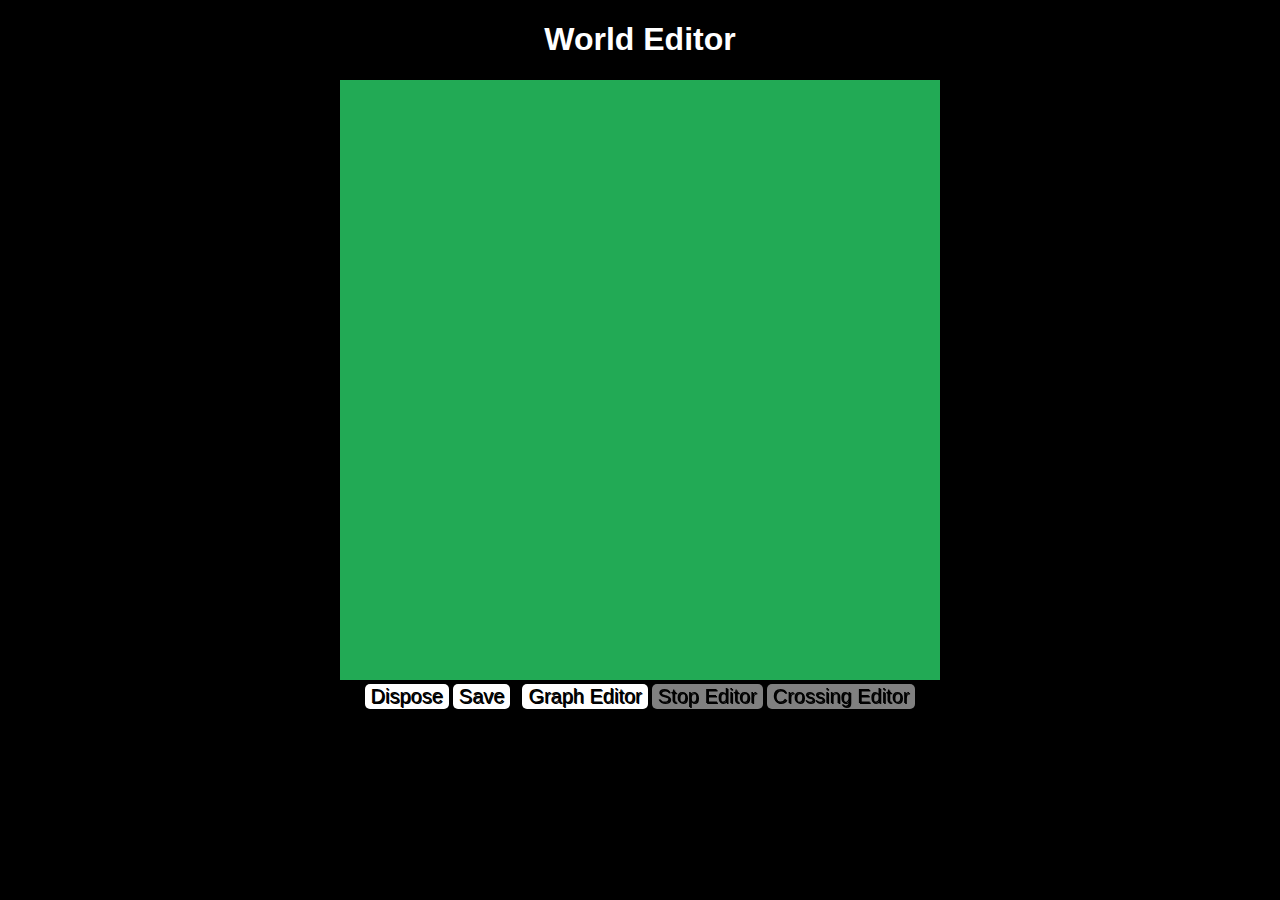
==== index.html @ bb0de120 "CrossingEditor for adding crosswalks and lots of refactoring." ====
<!DOCTYPE html>
<html>
    <head>
        <title>World Editor</title>
        <link rel="stylesheet" href="styles.css"/>
    </head>
    <body>
        <h1>World Editor</h1>
        <canvas id="myCanvas"></canvas>
        <div id="controls">
            <button onclick="dispose()">Dispose</button>
            <button onclick="save()">Save</button>
            &nbsp;
            <button id="graphBtn" onclick="setMode('graph')">Graph Editor</button>
            <button id="stopBtn" onclick="setMode('stop')">Stop Editor</button>
            <button id="crossingBtn" onclick="setMode('crossing')">Crossing Editor</button>
        </div>

        <script src="js/world.js"></script>
        <script src="js/viewport.js"></script>
        <script src="js/markings/marking.js"></script>
        <script src="js/markings/stop.js"></script>
        <script src="js/markings/crossing.js"></script>
        <script src="js/editors/markingEditor.js"></script>
        <script src="js/editors/graphEditor.js"></script>
        <script src="js/editors/stopEditor.js"></script>
        <script src="js/editors/crossingEditor.js"></script>
        <script src="js/items/tree.js"></script>
        <script src="js/items/building.js"></script>
        <script src="js/math/utils.js"></script>
        <script src="js/math/graph.js"></script>
        <script src="js/primitives/point.js"></script>
        <script src="js/primitives/segment.js"></script>
        <script src="js/primitives/polygon.js"></script>
        <script src="js/primitives/envelope.js"></script>

        <script>
            myCanvas.width = 600;
            myCanvas.height = 600;

            const ctx = myCanvas.getContext("2d");

            const graphString = localStorage.getItem("graph");
            const graphInfo = graphString ? JSON.parse(graphString) : null;

            const graph = graphInfo
                ? Graph.load(graphInfo)
                : new Graph();
            const world = new World(graph);
            const viewport = new Viewport(myCanvas);

            const tools = {
                graph: { button: graphBtn, editor: new GraphEditor(viewport, graph) },
                stop: { button: stopBtn, editor: new StopEditor(viewport, world) },
                crossing: { button: crossingBtn, editor: new CrossingEditor(viewport, world) }
            };

            let oldGraphHash = graph.hash();

            setMode("graph");

            animate();

            function animate() {
                viewport.reset();
                if (graph.hash() != oldGraphHash) {
                    world.generate();
                    oldGraphHash = graph.hash();
                }
                const viewPoint = scale(viewport.getOffset(), -1);
                world.draw(ctx, viewPoint);
                ctx.globalAlpha = 0.3;
                for (const tool of Object.values(tools)) {
                    tool.editor.display();
                }

                requestAnimationFrame(animate);
            }

            function dispose(){
                tools["graph"].editor.dispose();
                world.markings.length = 0;
            }

            function save() {
                localStorage.setItem("graph", JSON.stringify(graph));
            }

            function setMode(mode) {
                dissableEditors();
                tools[mode].button.style.backgroundColor = "white";
                tools[mode].button.style.filter = "";
                tools[mode].editor.enable();
            }

            function dissableEditors() {
                for (const tool of Object.values(tools)) {
                    tool.button.style.backgroundColor = "gray";
                    tool.button.style.filter = "grayscale(100%)";
                    tool.editor.disable();
                }
            }
        </script>
    </body>
</html>
---- styles.css ----
body {
    background-color: black;
    text-align: center;
}

h1 {
    color: white;
    font-family: Arial;
}

#myCanvas {
    background-color: #2a5;
}

button {
    background-color: white;
    font-size: 20px;
    padding: 5px, 7px, 7px, 5px;
    border: none;
    border-radius: 5px;
    text-shadow: 1px 1px black;
    cursor: pointer;
}
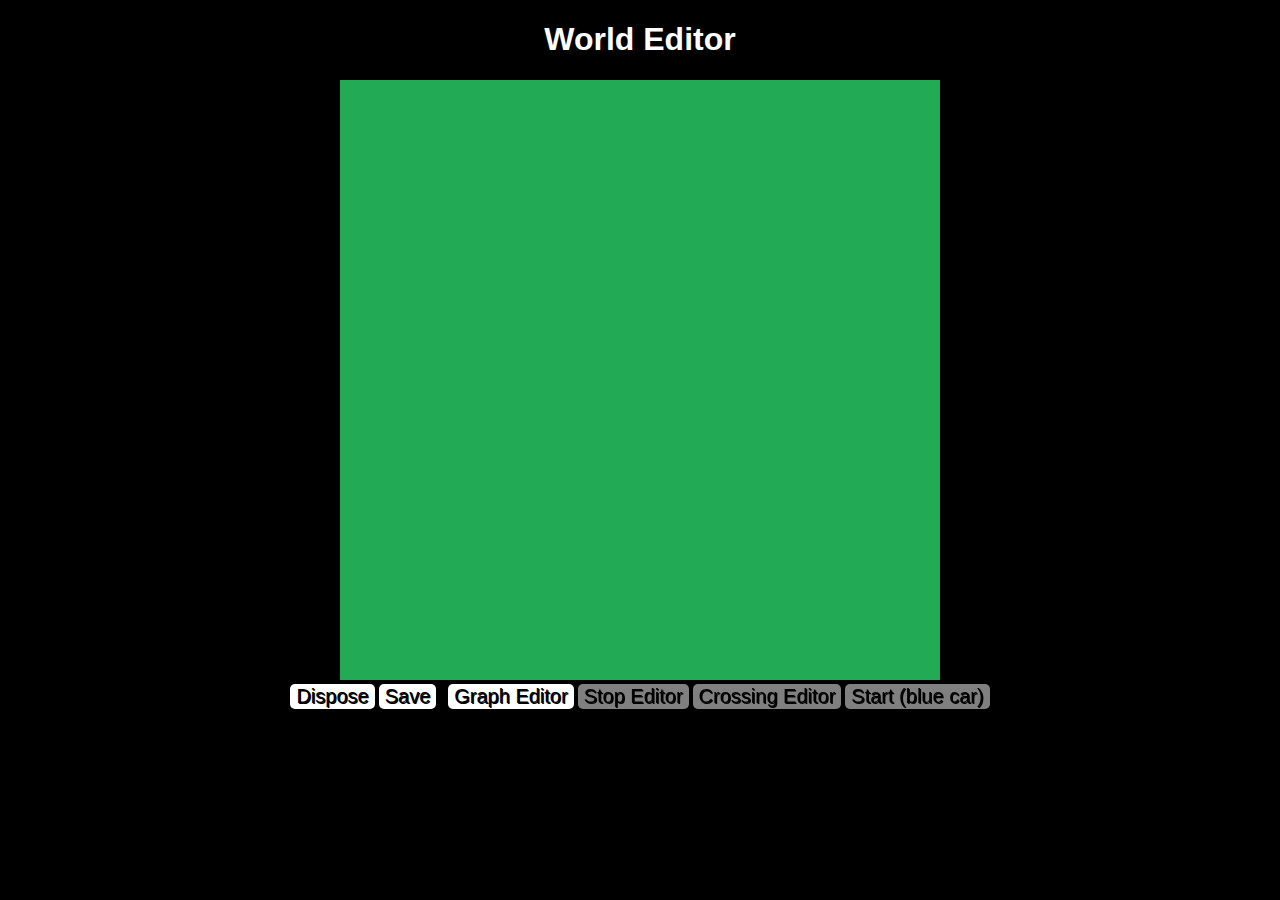
==== commit 491858f5: "StartEditor bug fix and added car graphic" ====
--- a/index.html
+++ b/index.html
@@ -14,16 +14,20 @@
             <button id="graphBtn" onclick="setMode('graph')">Graph Editor</button>
             <button id="stopBtn" onclick="setMode('stop')">Stop Editor</button>
             <button id="crossingBtn" onclick="setMode('crossing')">Crossing Editor</button>
+            <button id="startBtn" onclick="setMode('start')">Start (blue car)</button>
+
         </div>
 
         <script src="js/world.js"></script>
         <script src="js/viewport.js"></script>
         <script src="js/markings/marking.js"></script>
         <script src="js/markings/stop.js"></script>
+        <script src="js/markings/start.js"></script>
         <script src="js/markings/crossing.js"></script>
         <script src="js/editors/markingEditor.js"></script>
         <script src="js/editors/graphEditor.js"></script>
         <script src="js/editors/stopEditor.js"></script>
+        <script src="js/editors/startEditor.js"></script>
         <script src="js/editors/crossingEditor.js"></script>
         <script src="js/items/tree.js"></script>
         <script src="js/items/building.js"></script>
@@ -52,7 +56,9 @@
             const tools = {
                 graph: { button: graphBtn, editor: new GraphEditor(viewport, graph) },
                 stop: { button: stopBtn, editor: new StopEditor(viewport, world) },
-                crossing: { button: crossingBtn, editor: new CrossingEditor(viewport, world) }
+                crossing: { button: crossingBtn, editor: new CrossingEditor(viewport, world) },
+                start: { button: startBtn, editor: new StartEditor(viewport, world) }
+
             };
 
             let oldGraphHash = graph.hash();
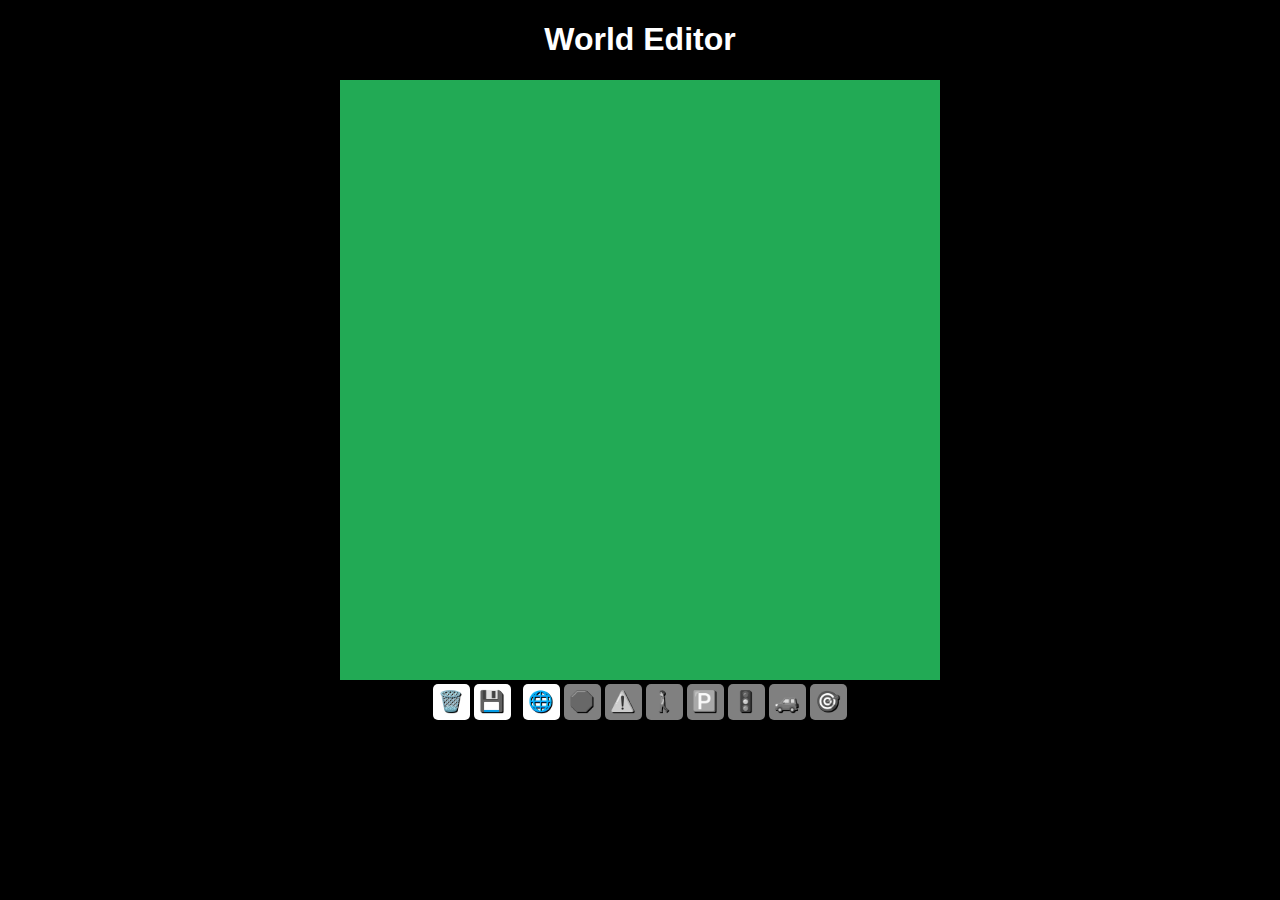
==== commit c3478084: "Updating for new markings.  End of episode 7." ====
--- a/index.html
+++ b/index.html
@@ -1,111 +1,123 @@
 <!DOCTYPE html>
 <html>
-    <head>
-        <title>World Editor</title>
-        <link rel="stylesheet" href="styles.css"/>
-    </head>
-    <body>
-        <h1>World Editor</h1>
-        <canvas id="myCanvas"></canvas>
-        <div id="controls">
-            <button onclick="dispose()">Dispose</button>
-            <button onclick="save()">Save</button>
-            &nbsp;
-            <button id="graphBtn" onclick="setMode('graph')">Graph Editor</button>
-            <button id="stopBtn" onclick="setMode('stop')">Stop Editor</button>
-            <button id="crossingBtn" onclick="setMode('crossing')">Crossing Editor</button>
-            <button id="startBtn" onclick="setMode('start')">Start (blue car)</button>
+   <head>
+      <title>World Editor</title>
+      <link rel="stylesheet" href="styles.css"/>
+   </head>
+   <body>
+      <h1>World Editor</h1>
+      <canvas id="myCanvas"></canvas>
+      <div id="controls">
+         <button onclick="dispose()">🗑️</button>
+         <button onclick="save()">💾</button>
+         &nbsp;
+         <button id="graphBtn" onclick="setMode('graph')">🌐</button>
+         <button id="stopBtn" onclick="setMode('stop')">🛑</button>
+         <button id="yieldBtn" onclick="setMode('yield')">⚠️</button>
+         <button id="crossingBtn" onclick="setMode('crossing')">🚶</button>
+         <button id="parkingBtn" onclick="setMode('parking')">🅿️</button>
+         <button id="lightBtn" onclick="setMode('light')">🚦</button>
+         <button id="startBtn" onclick="setMode('start')">🚙</button>
+         <button id="targetBtn" onclick="setMode('target')">🎯</button>
+      </div>
 
-        </div>
+      <script src="js/world.js"></script>
+      <script src="js/viewport.js"></script>
+      <script src="js/markings/marking.js"></script>
+      <script src="js/markings/stop.js"></script>
+      <script src="js/markings/start.js"></script>
+      <script src="js/markings/crossing.js"></script>
+      <script src="js/markings/parking.js"></script>
+      <script src="js/markings/light.js"></script>
+      <script src="js/markings/target.js"></script>
+      <script src="js/markings/yield.js"></script>
+      <script src="js/editors/markingEditor.js"></script>
+      <script src="js/editors/graphEditor.js"></script>
+      <script src="js/editors/crossingEditor.js"></script>
+      <script src="js/editors/stopEditor.js"></script>
+      <script src="js/editors/startEditor.js"></script>
+      <script src="js/editors/parkingEditor.js"></script>
+      <script src="js/editors/lightEditor.js"></script>
+      <script src="js/editors/targetEditor.js"></script>
+      <script src="js/editors/yieldEditor.js"></script>
+      <script src="js/items/tree.js"></script>
+      <script src="js/items/building.js"></script>
+      <script src="js/math/utils.js"></script>
+      <script src="js/math/graph.js"></script>
+      <script src="js/primitives/point.js"></script>
+      <script src="js/primitives/segment.js"></script>
+      <script src="js/primitives/polygon.js"></script>
+      <script src="js/primitives/envelope.js"></script>
+      <script>
+         myCanvas.width = 600;
+         myCanvas.height = 600;
 
-        <script src="js/world.js"></script>
-        <script src="js/viewport.js"></script>
-        <script src="js/markings/marking.js"></script>
-        <script src="js/markings/stop.js"></script>
-        <script src="js/markings/start.js"></script>
-        <script src="js/markings/crossing.js"></script>
-        <script src="js/editors/markingEditor.js"></script>
-        <script src="js/editors/graphEditor.js"></script>
-        <script src="js/editors/stopEditor.js"></script>
-        <script src="js/editors/startEditor.js"></script>
-        <script src="js/editors/crossingEditor.js"></script>
-        <script src="js/items/tree.js"></script>
-        <script src="js/items/building.js"></script>
-        <script src="js/math/utils.js"></script>
-        <script src="js/math/graph.js"></script>
-        <script src="js/primitives/point.js"></script>
-        <script src="js/primitives/segment.js"></script>
-        <script src="js/primitives/polygon.js"></script>
-        <script src="js/primitives/envelope.js"></script>
+         const ctx = myCanvas.getContext("2d");
 
-        <script>
-            myCanvas.width = 600;
-            myCanvas.height = 600;
+         const graphString = localStorage.getItem("graph");
+         const graphInfo = graphString ? JSON.parse(graphString) : null;
+         const graph = graphInfo
+            ? Graph.load(graphInfo)
+            : new Graph();
+         const world = new World(graph);
 
-            const ctx = myCanvas.getContext("2d");
+         const viewport = new Viewport(myCanvas);
 
-            const graphString = localStorage.getItem("graph");
-            const graphInfo = graphString ? JSON.parse(graphString) : null;
+         const tools = {
+            graph: { button: graphBtn, editor: new GraphEditor(viewport, graph) },
+            stop: { button: stopBtn, editor: new StopEditor(viewport, world) },
+            crossing: { button: crossingBtn, editor: new CrossingEditor(viewport, world) },
+            start: { button: startBtn, editor: new StartEditor(viewport, world) },
+            parking: { button: parkingBtn, editor: new ParkingEditor(viewport, world) },
+            light: { button: lightBtn, editor: new LightEditor(viewport, world) },
+            target: { button: targetBtn, editor: new TargetEditor(viewport, world) },
+            yield: { button: yieldBtn, editor: new YieldEditor(viewport, world) },
+         };
 
-            const graph = graphInfo
-                ? Graph.load(graphInfo)
-                : new Graph();
-            const world = new World(graph);
-            const viewport = new Viewport(myCanvas);
+         let oldGraphHash = graph.hash();
 
-            const tools = {
-                graph: { button: graphBtn, editor: new GraphEditor(viewport, graph) },
-                stop: { button: stopBtn, editor: new StopEditor(viewport, world) },
-                crossing: { button: crossingBtn, editor: new CrossingEditor(viewport, world) },
-                start: { button: startBtn, editor: new StartEditor(viewport, world) }
+         setMode("graph");
 
-            };
+         animate();
 
-            let oldGraphHash = graph.hash();
+         function animate() {
+            viewport.reset();
+            if (graph.hash() != oldGraphHash) {
+               world.generate();
+               oldGraphHash = graph.hash();
+            }
+            const viewPoint = scale(viewport.getOffset(), -1);
+            world.draw(ctx, viewPoint);
+            ctx.globalAlpha = 0.3;
+            for (const tool of Object.values(tools)) {
+               tool.editor.display();
+            }
+            requestAnimationFrame(animate);
+         }
 
-            setMode("graph");
+         function dispose() {
+            tools["graph"].editor.dispose();
+            world.markings.length = 0;
+         }
 
-            animate();
+         function save() {
+            localStorage.setItem("graph", JSON.stringify(graph));
+         }
 
-            function animate() {
-                viewport.reset();
-                if (graph.hash() != oldGraphHash) {
-                    world.generate();
-                    oldGraphHash = graph.hash();
-                }
-                const viewPoint = scale(viewport.getOffset(), -1);
-                world.draw(ctx, viewPoint);
-                ctx.globalAlpha = 0.3;
-                for (const tool of Object.values(tools)) {
-                    tool.editor.display();
-                }
+         function setMode(mode) {
+            dissableEditors();
+            tools[mode].button.style.backgroundColor = "white";
+            tools[mode].button.style.filter = "";
+            tools[mode].editor.enable();
+         }
 
-                requestAnimationFrame(animate);
+         function dissableEditors() {
+            for (const tool of Object.values(tools)) {
+               tool.button.style.backgroundColor = "gray";
+               tool.button.style.filter = "grayscale(100%)";
+               tool.editor.disable();
             }
-
-            function dispose(){
-                tools["graph"].editor.dispose();
-                world.markings.length = 0;
-            }
-
-            function save() {
-                localStorage.setItem("graph", JSON.stringify(graph));
-            }
-
-            function setMode(mode) {
-                dissableEditors();
-                tools[mode].button.style.backgroundColor = "white";
-                tools[mode].button.style.filter = "";
-                tools[mode].editor.enable();
-            }
-
-            function dissableEditors() {
-                for (const tool of Object.values(tools)) {
-                    tool.button.style.backgroundColor = "gray";
-                    tool.button.style.filter = "grayscale(100%)";
-                    tool.editor.disable();
-                }
-            }
-        </script>
-    </body>
+         }
+      </script>
+   </body>
 </html>--- a/styles.css
+++ b/styles.css
@@ -1,23 +1,23 @@
 body {
     background-color: black;
     text-align: center;
-}
-
-h1 {
+ }
+ 
+ h1 {
     color: white;
     font-family: Arial;
-}
-
-#myCanvas {
+ }
+ 
+ #myCanvas {
     background-color: #2a5;
-}
-
-button {
+ }
+ 
+ button {
     background-color: white;
     font-size: 20px;
-    padding: 5px, 7px, 7px, 5px;
+    padding: 5px 7px 7px 5px;
     border: none;
     border-radius: 5px;
     text-shadow: 1px 1px black;
     cursor: pointer;
-}+ }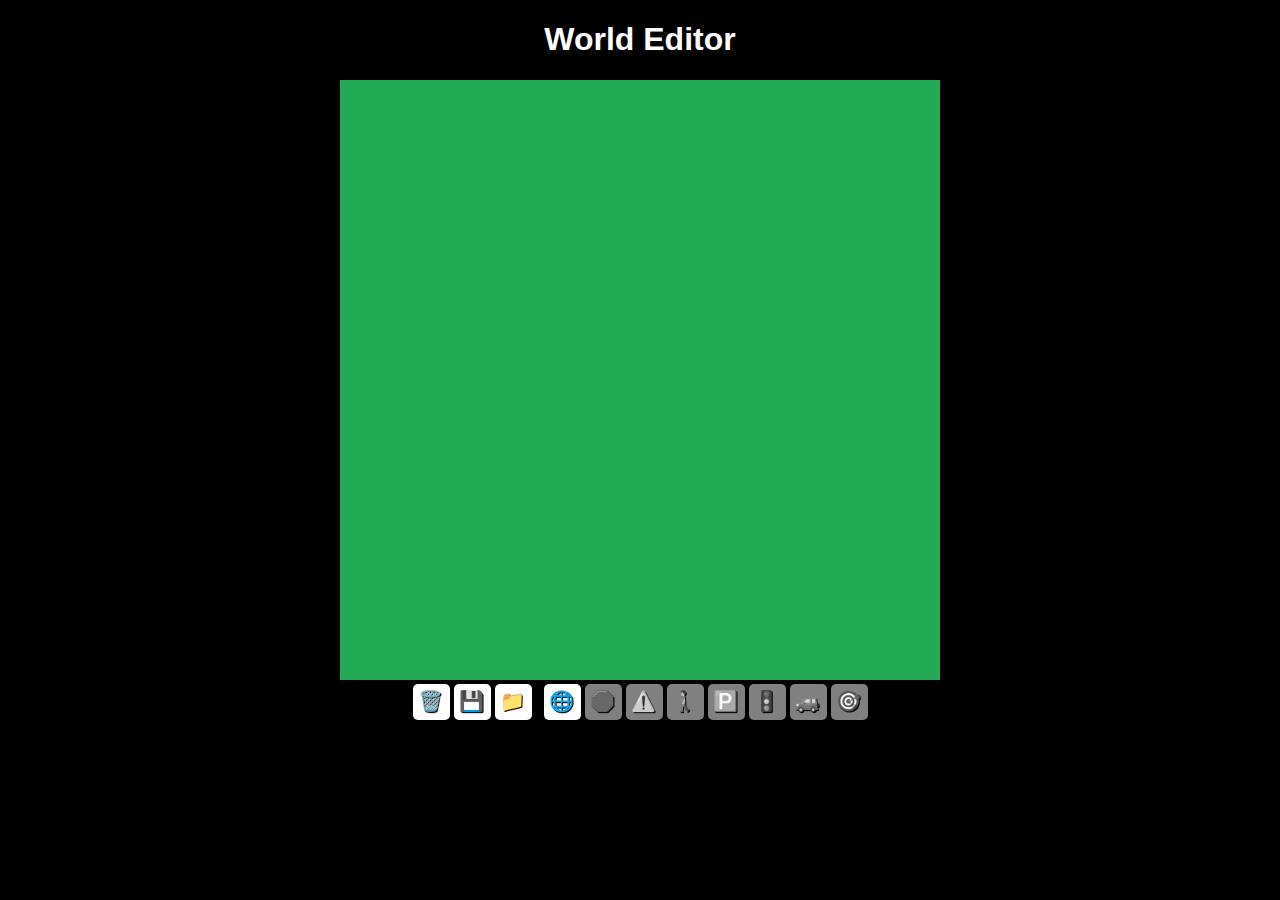
==== commit 291c6afc: "File saving and loading." ====
--- a/index.html
+++ b/index.html
@@ -10,6 +10,15 @@
       <div id="controls">
          <button onclick="dispose()">🗑️</button>
          <button onclick="save()">💾</button>
+         <label for="fileInput" class="file-input-label">
+            📁
+            <input
+               type="file"
+               id="fileInput"
+               accept=".world"
+               onchange="load(event)"
+            />
+         </label>
          &nbsp;
          <button id="graphBtn" onclick="setMode('graph')">🌐</button>
          <button id="stopBtn" onclick="setMode('stop')">🛑</button>
@@ -54,14 +63,14 @@
 
          const ctx = myCanvas.getContext("2d");
 
-         const graphString = localStorage.getItem("graph");
-         const graphInfo = graphString ? JSON.parse(graphString) : null;
-         const graph = graphInfo
-            ? Graph.load(graphInfo)
-            : new Graph();
-         const world = new World(graph);
+         const worldString = localStorage.getItem("world");
+         const worldInfo = worldString ? JSON.parse(worldString) : null;
+         let world = worldInfo
+            ? World.load(worldInfo)
+            : new World(new Graph());
+         const graph = world.graph; 
 
-         const viewport = new Viewport(myCanvas);
+         const viewport = new Viewport(myCanvas, world.zoom, world.offset);
 
          const tools = {
             graph: { button: graphBtn, editor: new GraphEditor(viewport, graph) },
@@ -101,7 +110,42 @@
          }
 
          function save() {
-            localStorage.setItem("graph", JSON.stringify(graph));
+            world.zoom = viewport.zoom;
+            world.offset = viewport.offset;
+
+            const element = document.createElement("a");
+            element.setAttribute(
+               "href",
+               "data:application/json;charset=utf-8," +
+                  encodeURIComponent(JSON.stringify(world))
+            );
+
+            const fileName = "name.world";
+            element.setAttribute("download", fileName);
+
+            element.click();
+
+            localStorage.setItem("world", JSON.stringify(world));
+         }
+
+         function load(event) {
+            const file = event.target.files[0];
+
+            if (!file) {
+               alert("No file selected.");
+               return;
+            }
+
+            const reader = new FileReader();
+            reader.readAsText(file);
+
+            reader.onload = (evt) => {
+               const fileContent = evt.target.result;
+               const jsonData = JSON.parse(fileContent);
+               world = World.load(jsonData);
+               localStorage.setItem("world", JSON.stringify(world));
+               location.reload();
+            }
          }
 
          function setMode(mode) {
--- a/styles.css
+++ b/styles.css
@@ -1,23 +1,28 @@
 body {
-    background-color: black;
-    text-align: center;
- }
- 
- h1 {
-    color: white;
-    font-family: Arial;
- }
- 
- #myCanvas {
-    background-color: #2a5;
- }
- 
- button {
-    background-color: white;
-    font-size: 20px;
-    padding: 5px 7px 7px 5px;
-    border: none;
-    border-radius: 5px;
-    text-shadow: 1px 1px black;
-    cursor: pointer;
- }+   background-color: black;
+   text-align: center;
+}
+
+h1 {
+   color: white;
+   font-family: Arial;
+}
+
+#myCanvas {
+   background-color: #2a5;
+}
+
+button, .file-input-label {
+   display: inline-block;
+   background-color: white;
+   font-size: 20px;
+   padding: 5px 7px 7px 5px;
+   border: none;
+   border-radius: 5px;
+   text-shadow: 1px 1px black;
+   cursor: pointer;
+}
+
+input[type="file"] {
+   display: none;
+}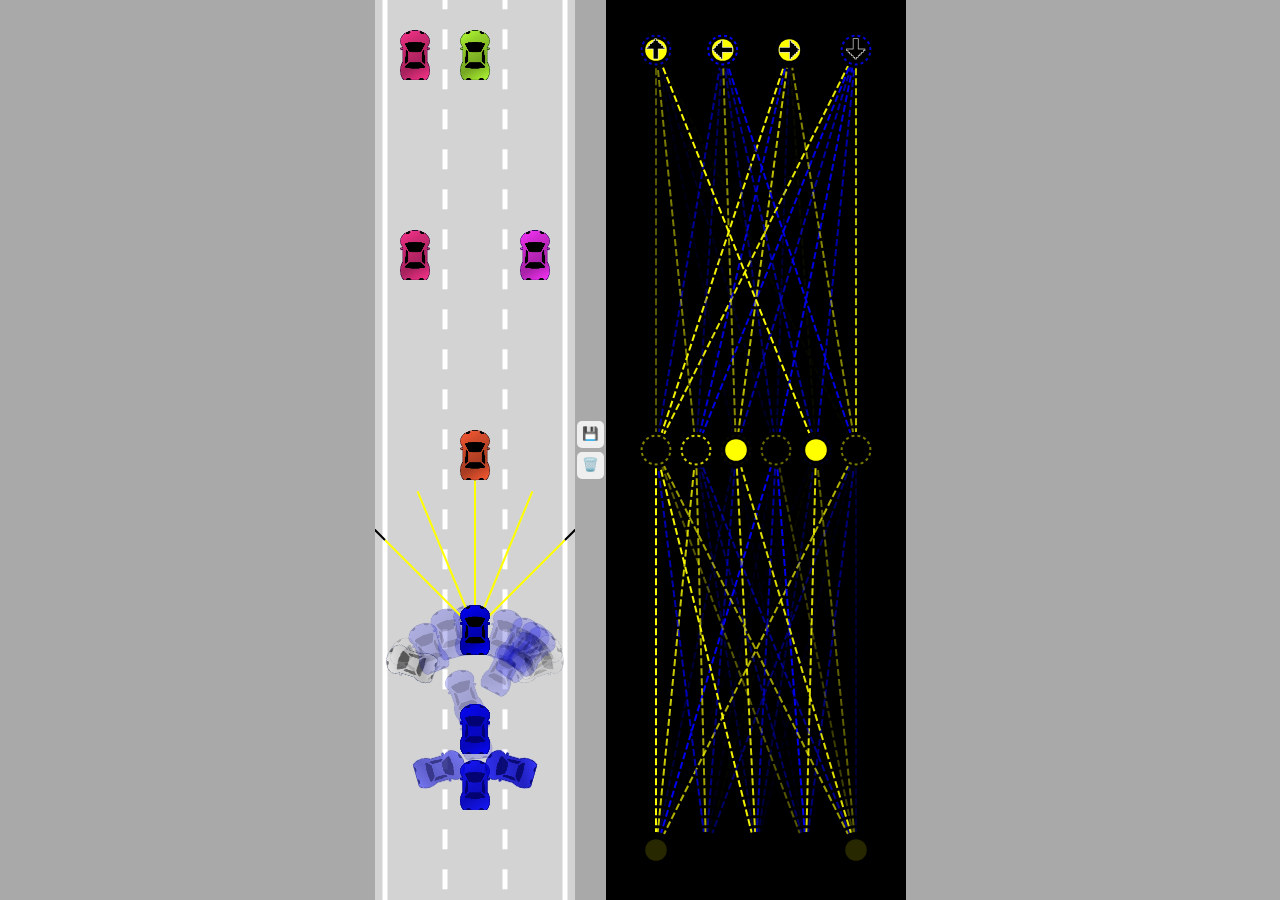
==== commit 6462464b: "Beginning integration of Neural Network project and Visual World editor" ====
--- a/index.html
+++ b/index.html
@@ -1,167 +1,22 @@
 <!DOCTYPE html>
-<html>
-   <head>
-      <title>World Editor</title>
-      <link rel="stylesheet" href="styles.css"/>
-   </head>
-   <body>
-      <h1>World Editor</h1>
-      <canvas id="myCanvas"></canvas>
-      <div id="controls">
-         <button onclick="dispose()">🗑️</button>
-         <button onclick="save()">💾</button>
-         <label for="fileInput" class="file-input-label">
-            📁
-            <input
-               type="file"
-               id="fileInput"
-               accept=".world"
-               onchange="load(event)"
-            />
-         </label>
-         &nbsp;
-         <button id="graphBtn" onclick="setMode('graph')">🌐</button>
-         <button id="stopBtn" onclick="setMode('stop')">🛑</button>
-         <button id="yieldBtn" onclick="setMode('yield')">⚠️</button>
-         <button id="crossingBtn" onclick="setMode('crossing')">🚶</button>
-         <button id="parkingBtn" onclick="setMode('parking')">🅿️</button>
-         <button id="lightBtn" onclick="setMode('light')">🚦</button>
-         <button id="startBtn" onclick="setMode('start')">🚙</button>
-         <button id="targetBtn" onclick="setMode('target')">🎯</button>
-      </div>
-
-      <script src="js/world.js"></script>
-      <script src="js/viewport.js"></script>
-      <script src="js/markings/marking.js"></script>
-      <script src="js/markings/stop.js"></script>
-      <script src="js/markings/start.js"></script>
-      <script src="js/markings/crossing.js"></script>
-      <script src="js/markings/parking.js"></script>
-      <script src="js/markings/light.js"></script>
-      <script src="js/markings/target.js"></script>
-      <script src="js/markings/yield.js"></script>
-      <script src="js/editors/markingEditor.js"></script>
-      <script src="js/editors/graphEditor.js"></script>
-      <script src="js/editors/crossingEditor.js"></script>
-      <script src="js/editors/stopEditor.js"></script>
-      <script src="js/editors/startEditor.js"></script>
-      <script src="js/editors/parkingEditor.js"></script>
-      <script src="js/editors/lightEditor.js"></script>
-      <script src="js/editors/targetEditor.js"></script>
-      <script src="js/editors/yieldEditor.js"></script>
-      <script src="js/items/tree.js"></script>
-      <script src="js/items/building.js"></script>
-      <script src="js/math/utils.js"></script>
-      <script src="js/math/graph.js"></script>
-      <script src="js/primitives/point.js"></script>
-      <script src="js/primitives/segment.js"></script>
-      <script src="js/primitives/polygon.js"></script>
-      <script src="js/primitives/envelope.js"></script>
-      <script>
-         myCanvas.width = 600;
-         myCanvas.height = 600;
-
-         const ctx = myCanvas.getContext("2d");
-
-         const worldString = localStorage.getItem("world");
-         const worldInfo = worldString ? JSON.parse(worldString) : null;
-         let world = worldInfo
-            ? World.load(worldInfo)
-            : new World(new Graph());
-         const graph = world.graph; 
-
-         const viewport = new Viewport(myCanvas, world.zoom, world.offset);
-
-         const tools = {
-            graph: { button: graphBtn, editor: new GraphEditor(viewport, graph) },
-            stop: { button: stopBtn, editor: new StopEditor(viewport, world) },
-            crossing: { button: crossingBtn, editor: new CrossingEditor(viewport, world) },
-            start: { button: startBtn, editor: new StartEditor(viewport, world) },
-            parking: { button: parkingBtn, editor: new ParkingEditor(viewport, world) },
-            light: { button: lightBtn, editor: new LightEditor(viewport, world) },
-            target: { button: targetBtn, editor: new TargetEditor(viewport, world) },
-            yield: { button: yieldBtn, editor: new YieldEditor(viewport, world) },
-         };
-
-         let oldGraphHash = graph.hash();
-
-         setMode("graph");
-
-         animate();
-
-         function animate() {
-            viewport.reset();
-            if (graph.hash() != oldGraphHash) {
-               world.generate();
-               oldGraphHash = graph.hash();
-            }
-            const viewPoint = scale(viewport.getOffset(), -1);
-            world.draw(ctx, viewPoint);
-            ctx.globalAlpha = 0.3;
-            for (const tool of Object.values(tools)) {
-               tool.editor.display();
-            }
-            requestAnimationFrame(animate);
-         }
-
-         function dispose() {
-            tools["graph"].editor.dispose();
-            world.markings.length = 0;
-         }
-
-         function save() {
-            world.zoom = viewport.zoom;
-            world.offset = viewport.offset;
-
-            const element = document.createElement("a");
-            element.setAttribute(
-               "href",
-               "data:application/json;charset=utf-8," +
-                  encodeURIComponent(JSON.stringify(world))
-            );
-
-            const fileName = "name.world";
-            element.setAttribute("download", fileName);
-
-            element.click();
-
-            localStorage.setItem("world", JSON.stringify(world));
-         }
-
-         function load(event) {
-            const file = event.target.files[0];
-
-            if (!file) {
-               alert("No file selected.");
-               return;
-            }
-
-            const reader = new FileReader();
-            reader.readAsText(file);
-
-            reader.onload = (evt) => {
-               const fileContent = evt.target.result;
-               const jsonData = JSON.parse(fileContent);
-               world = World.load(jsonData);
-               localStorage.setItem("world", JSON.stringify(world));
-               location.reload();
-            }
-         }
-
-         function setMode(mode) {
-            dissableEditors();
-            tools[mode].button.style.backgroundColor = "white";
-            tools[mode].button.style.filter = "";
-            tools[mode].editor.enable();
-         }
-
-         function dissableEditors() {
-            for (const tool of Object.values(tools)) {
-               tool.button.style.backgroundColor = "gray";
-               tool.button.style.filter = "grayscale(100%)";
-               tool.editor.disable();
-            }
-         }
-      </script>
-   </body>
+<head>
+    <title>Self-driving car - No libraries</title>
+    <link rel="stylesheet" href="style.css">
+</head>
+<body>
+    <canvas id="carCanvas"></canvas>
+    <div id="verticalButtons">
+        <button onclick="save()">💾</button>
+        <button onclick="discard()">🗑️</button>
+    </div>
+    <canvas id="networkCanvas"></canvas>
+    <script src="visualizer.js"></script>
+    <script src="network.js"></script>
+    <script src="sensor.js"></script>
+    <script src="utils.js"></script>
+    <script src="road.js"></script>
+    <script src="controls.js"></script>
+    <script src="car.js"></script>
+    <script src="main.js"></script>
+</body>
 </html>--- a/style.css
+++ b/style.css
@@ -0,0 +1,31 @@
+body{
+    margin:0;
+    background:darkgray;
+    overflow:hidden;
+    display:flex;
+    justify-content:center;
+    align-items:center;
+}
+
+#verticalButtons{
+    display:flex;
+    flex-direction:column;
+}
+
+button{
+    border: none;
+    border-radius: 5px;
+    padding: 5px 5px 7px 5px;
+    margin: 2px;
+    cursor:pointer;
+}
+button:hover{
+    background:blue;
+}
+
+#networkCanvas{
+    background:black;
+}
+#carCanvas{
+    background:lightgray;
+}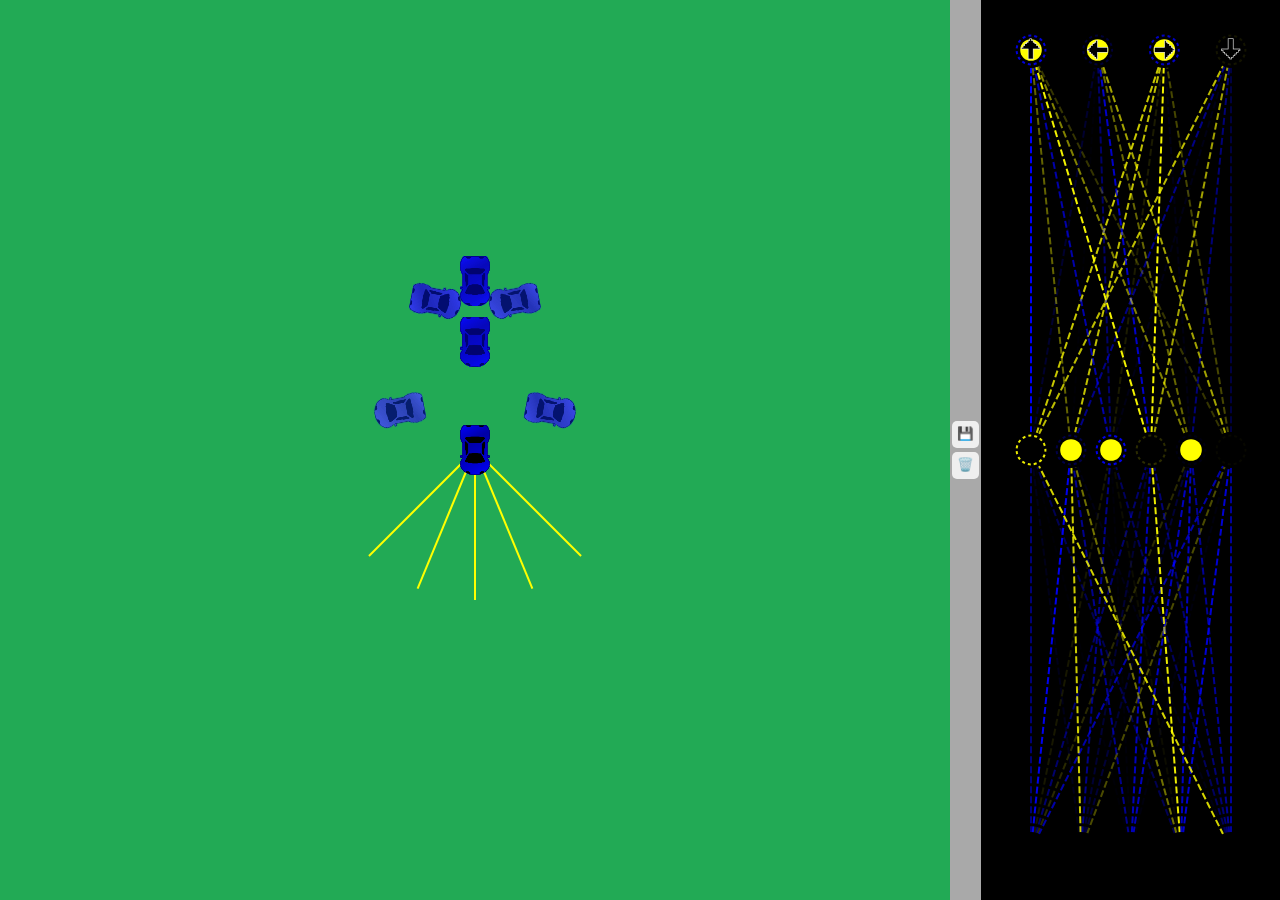
==== commit 19658a86: "AI driving on custom maps." ====
--- a/index.html
+++ b/index.html
@@ -10,11 +10,39 @@
         <button onclick="discard()">🗑️</button>
     </div>
     <canvas id="networkCanvas"></canvas>
+    <script src="world/js/world.js"></script>
+    <script src="world/js/viewport.js"></script>
+    <script src="world/js/markings/marking.js"></script>
+    <script src="world/js/markings/stop.js"></script>
+    <script src="world/js/markings/start.js"></script>
+    <script src="world/js/markings/crossing.js"></script>
+    <script src="world/js/markings/parking.js"></script>
+    <script src="world/js/markings/light.js"></script>
+    <script src="world/js/markings/target.js"></script>
+    <script src="world/js/markings/yield.js"></script>
+    <script src="world/js/editors/markingEditor.js"></script>
+    <script src="world/js/editors/graphEditor.js"></script>
+    <script src="world/js/editors/crossingEditor.js"></script>
+    <script src="world/js/editors/stopEditor.js"></script>
+    <script src="world/js/editors/startEditor.js"></script>
+    <script src="world/js/editors/parkingEditor.js"></script>
+    <script src="world/js/editors/lightEditor.js"></script>
+    <script src="world/js/editors/targetEditor.js"></script>
+    <script src="world/js/editors/yieldEditor.js"></script>
+    <script src="world/js/items/tree.js"></script>
+    <script src="world/js/items/building.js"></script>
+    <script src="world/js/math/utils.js"></script>
+    <script src="world/js/math/graph.js"></script>
+    <script src="world/js/primitives/point.js"></script>
+    <script src="world/js/primitives/segment.js"></script>
+    <script src="world/js/primitives/polygon.js"></script>
+    <script src="world/js/primitives/envelope.js"></script>
+
+
     <script src="visualizer.js"></script>
     <script src="network.js"></script>
     <script src="sensor.js"></script>
     <script src="utils.js"></script>
-    <script src="road.js"></script>
     <script src="controls.js"></script>
     <script src="car.js"></script>
     <script src="main.js"></script>
--- a/style.css
+++ b/style.css
@@ -27,5 +27,5 @@
     background:black;
 }
 #carCanvas{
-    background:lightgray;
+    background:#2a5;
 }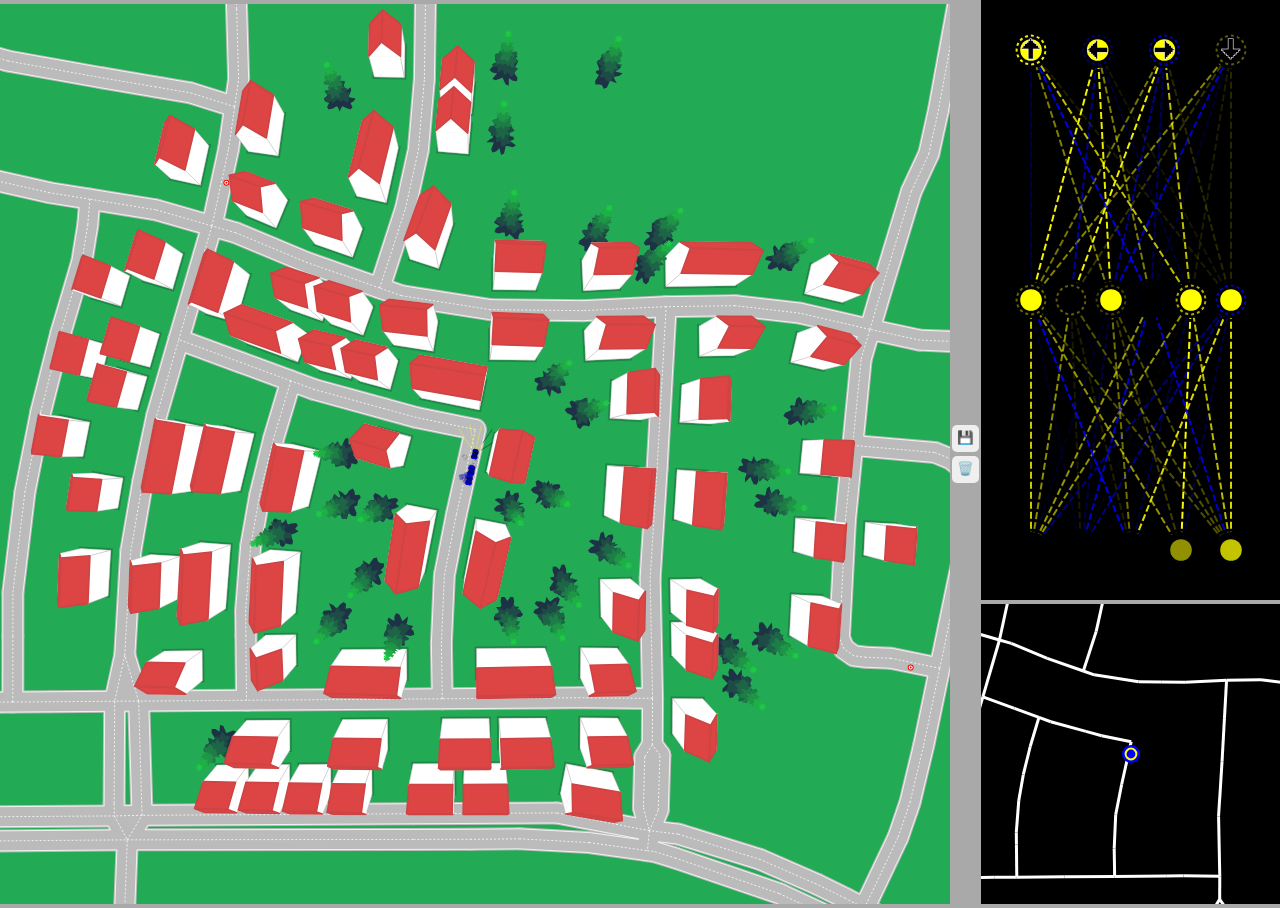
==== commit 828c8479: "MiniMap feature." ====
--- a/index.html
+++ b/index.html
@@ -9,7 +9,11 @@
         <button onclick="save()">💾</button>
         <button onclick="discard()">🗑️</button>
     </div>
-    <canvas id="networkCanvas"></canvas>
+    <div>
+        <canvas id="networkCanvas"></canvas>
+        <canvas id="miniMapCanvas"></canvas>
+    </div>
+
     <script src="world/js/world.js"></script>
     <script src="world/js/viewport.js"></script>
     <script src="world/js/markings/marking.js"></script>
@@ -38,7 +42,10 @@
     <script src="world/js/primitives/polygon.js"></script>
     <script src="world/js/primitives/envelope.js"></script>
 
+    <!-- // loads a specific world saved file -->
+    <script src="world/saves/sachse3.world"></script>
 
+    <script src="miniMap.js"></script>
     <script src="visualizer.js"></script>
     <script src="network.js"></script>
     <script src="sensor.js"></script>
--- a/style.css
+++ b/style.css
@@ -23,9 +23,14 @@
     background:blue;
 }
 
+#miniMapCanvas{
+    background:black;
+}
+
 #networkCanvas{
     background:black;
 }
+
 #carCanvas{
     background:#2a5;
 }